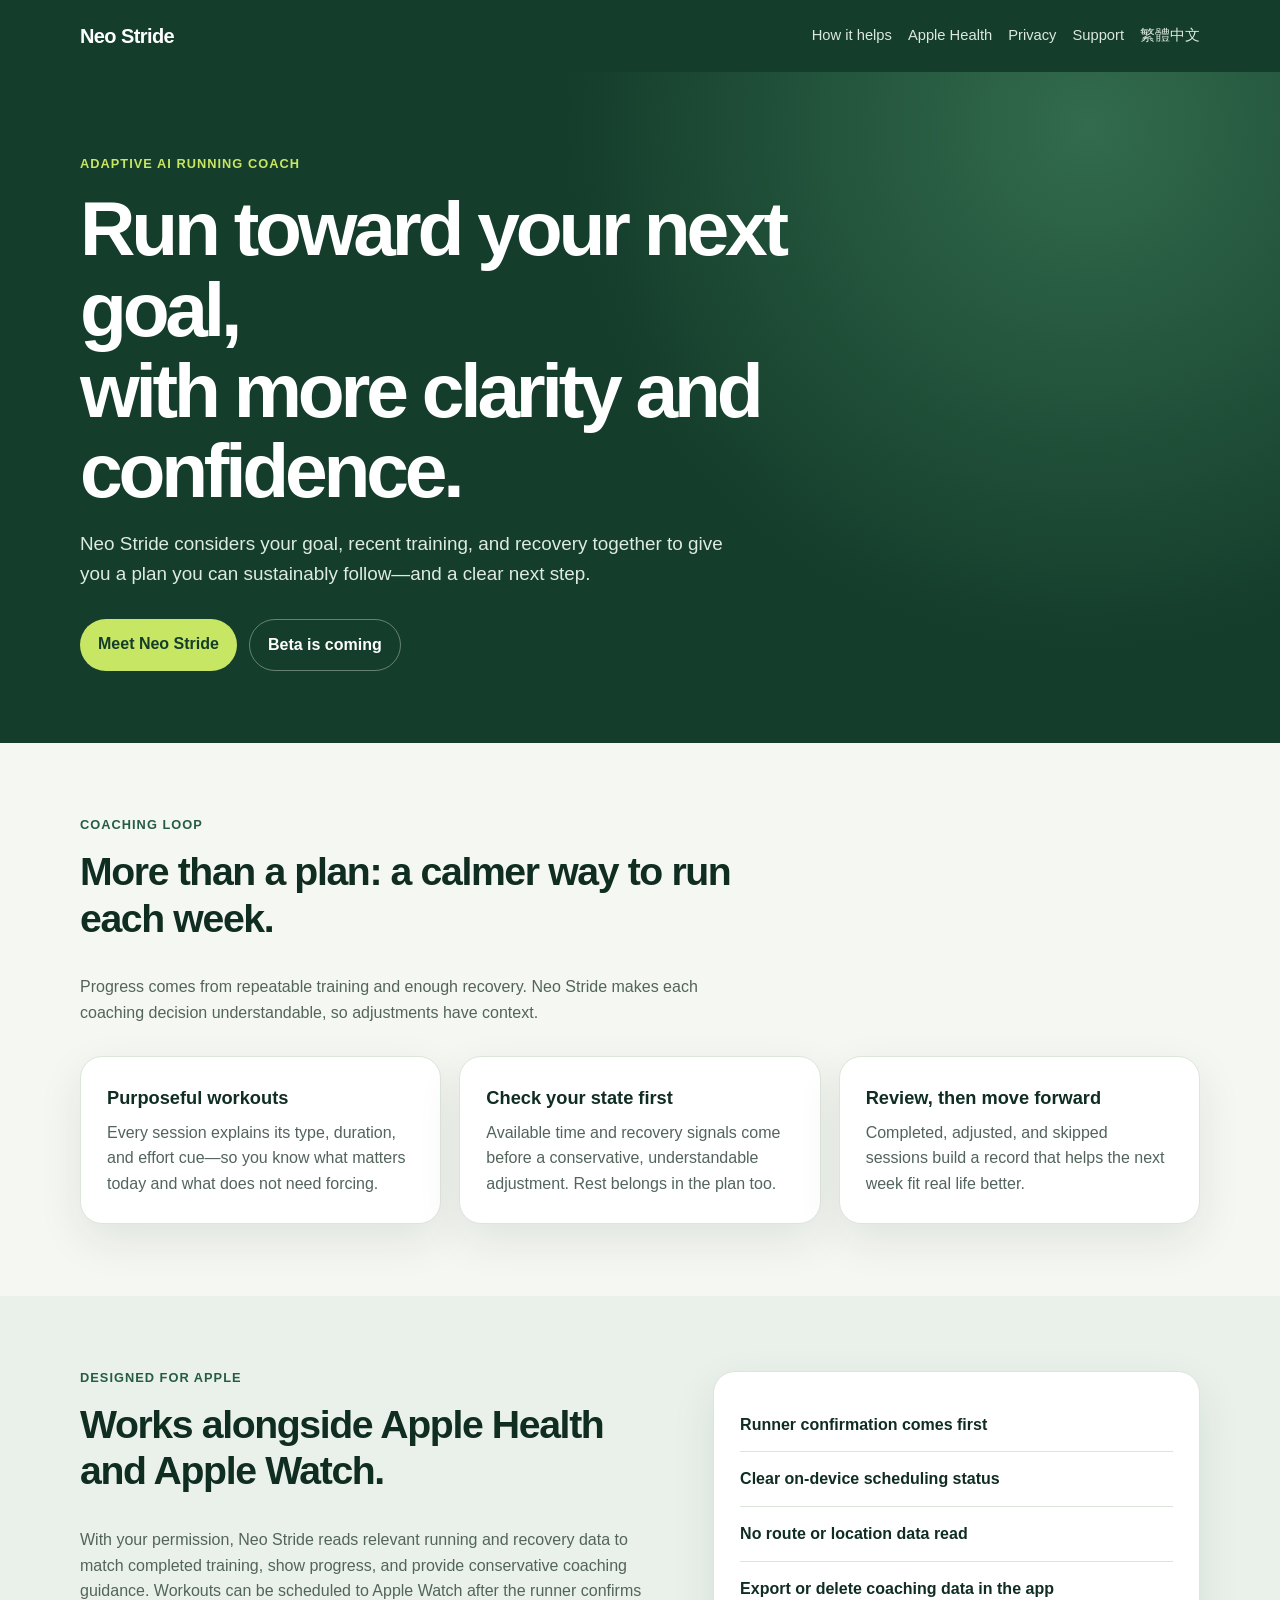
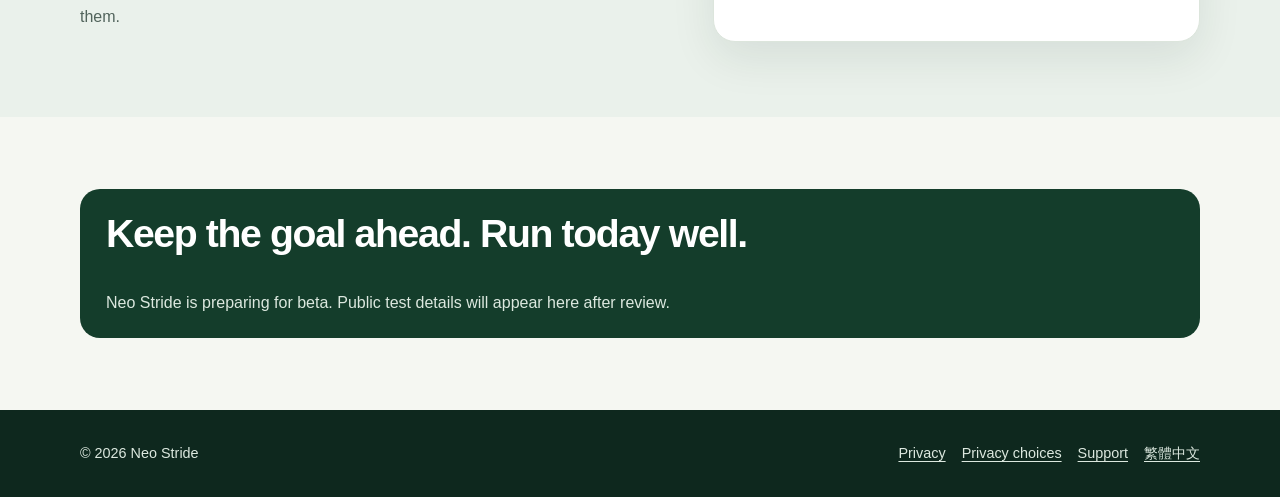
==== en/index.html @ 47d39ab4 "feat: add public Neo Stride site" ====
<!doctype html>
<html lang="en">
  <head>
    <meta charset="utf-8">
    <meta name="viewport" content="width=device-width, initial-scale=1">
    <meta name="description" content="Neo Stride is a recovery-first AI running coach for amateur runners.">
    <link rel="stylesheet" href="../assets/css/site.css">
    <link rel="alternate" hreflang="zh-Hant" href="../zh-Hant/">
    <link rel="alternate" hreflang="en" href="./">
    <title>Neo Stride — Run toward your next goal</title>
  </head>
  <body>
    <header class="site-header"><div class="shell nav"><a class="brand" href="./">Neo Stride</a><nav class="nav-links" aria-label="Main navigation"><a href="#how">How it helps</a><a href="#health">Apple Health</a><a href="privacy/">Privacy</a><a href="support/">Support</a><a href="../zh-Hant/" lang="zh-Hant">繁體中文</a></nav></div></header>
    <main>
      <section class="hero"><div class="shell"><p class="eyebrow">Adaptive AI running coach</p><h1>Run toward your next goal,<br>with more clarity and confidence.</h1><p class="lede">Neo Stride considers your goal, recent training, and recovery together to give you a plan you can sustainably follow—and a clear next step.</p><div class="actions"><a class="button" href="#how">Meet Neo Stride</a><a class="button secondary" href="support/">Beta is coming</a></div></div></section>
      <section class="section" id="how"><div class="shell"><div class="section-heading"><p class="eyebrow" style="color:#255d42">Coaching loop</p><h2>More than a plan: a calmer way to run each week.</h2><p>Progress comes from repeatable training and enough recovery. Neo Stride makes each coaching decision understandable, so adjustments have context.</p></div><div class="grid"><article class="card"><h3>Purposeful workouts</h3><p>Every session explains its type, duration, and effort cue—so you know what matters today and what does not need forcing.</p></article><article class="card"><h3>Check your state first</h3><p>Available time and recovery signals come before a conservative, understandable adjustment. Rest belongs in the plan too.</p></article><article class="card"><h3>Review, then move forward</h3><p>Completed, adjusted, and skipped sessions build a record that helps the next week fit real life better.</p></article></div></div></section>
      <section class="section soft" id="health"><div class="shell split"><div><p class="eyebrow" style="color:#255d42">Designed for Apple</p><h2>Works alongside Apple Health and Apple Watch.</h2><p class="muted">With your permission, Neo Stride reads relevant running and recovery data to match completed training, show progress, and provide conservative coaching guidance. Workouts can be scheduled to Apple Watch after the runner confirms them.</p></div><div class="card"><ul class="facts"><li>Runner confirmation comes first</li><li>Clear on-device scheduling status</li><li>No route or location data read</li><li>Export or delete coaching data in the app</li></ul></div></div></section>
      <section class="section"><div class="shell banner"><h2>Keep the goal ahead. Run today well.</h2><p>Neo Stride is preparing for beta. Public test details will appear here after review.</p></div></section>
    </main>
    <footer class="site-footer"><div class="shell footer-inner"><span>© 2026 Neo Stride</span><nav class="footer-links" aria-label="Footer navigation"><a href="privacy/">Privacy</a><a href="privacy-choices/">Privacy choices</a><a href="support/">Support</a><a href="../zh-Hant/" lang="zh-Hant">繁體中文</a></nav></div></footer>
  </body>
</html>
---- assets/css/site.css ----
:root {
  --ink: #102d22;
  --muted: #52645c;
  --forest: #143d2b;
  --forest-soft: #255d42;
  --lime: #c7e663;
  --paper: #f5f7f2;
  --card: #ffffff;
  --line: #dce5dc;
  --notice: #f8f0d8;
  --shadow: 0 16px 45px rgba(16, 45, 34, .09);
}

* { box-sizing: border-box; }
html { scroll-behavior: smooth; }
body {
  margin: 0;
  color: var(--ink);
  background: var(--paper);
  font-family: -apple-system, BlinkMacSystemFont, "SF Pro Text", "PingFang TC", "Noto Sans TC", "Segoe UI", sans-serif;
  line-height: 1.6;
}
a { color: inherit; text-underline-offset: .18em; }
.shell { width: min(1120px, calc(100% - 40px)); margin: 0 auto; }
.site-header { padding: 20px 0; background: var(--forest); color: #fff; }
.nav { display: flex; align-items: center; justify-content: space-between; gap: 20px; }
.brand { color: #fff; font-weight: 800; letter-spacing: -.03em; text-decoration: none; font-size: 1.25rem; }
.nav-links { display: flex; flex-wrap: wrap; align-items: center; gap: 16px; font-size: .92rem; }
.nav-links a { color: #dce8df; text-decoration: none; }
.nav-links a:hover, .nav-links a[aria-current="page"] { color: var(--lime); }
.hero { padding: 82px 0 72px; background: radial-gradient(circle at 85% 8%, #326b4d 0, var(--forest) 42%); color: #fff; }
.eyebrow { margin: 0 0 14px; color: var(--lime); font-weight: 750; letter-spacing: .08em; text-transform: uppercase; font-size: .8rem; }
h1, h2, h3, p { margin-top: 0; }
h1 { max-width: 820px; margin-bottom: 18px; font-size: clamp(2.5rem, 6vw, 4.9rem); line-height: 1.05; letter-spacing: -.055em; }
h2 { font-size: clamp(1.65rem, 3.2vw, 2.45rem); line-height: 1.18; letter-spacing: -.035em; }
h3 { margin-bottom: 8px; font-size: 1.14rem; }
.lede { max-width: 650px; margin-bottom: 30px; color: #deebe2; font-size: 1.18rem; }
.actions { display: flex; flex-wrap: wrap; gap: 12px; }
.button { display: inline-block; padding: 12px 18px; border-radius: 999px; background: var(--lime); color: var(--forest); font-weight: 800; text-decoration: none; }
.button.secondary { border: 1px solid rgba(255,255,255,.35); background: transparent; color: #fff; }
.section { padding: 72px 0; }
.section.soft { background: #eaf1eb; }
.section-heading { max-width: 680px; margin-bottom: 30px; }
.section-heading p, .muted { color: var(--muted); }
.grid { display: grid; grid-template-columns: repeat(3, 1fr); gap: 18px; }
.card { padding: 26px; border: 1px solid var(--line); border-radius: 22px; background: var(--card); box-shadow: var(--shadow); }
.card p { margin-bottom: 0; color: var(--muted); }
.split { display: grid; grid-template-columns: 1.1fr .9fr; gap: 38px; align-items: center; }
.facts { margin: 0; padding: 0; list-style: none; }
.facts li { padding: 14px 0; border-bottom: 1px solid var(--line); font-weight: 650; }
.facts li:last-child { border-bottom: 0; }
.banner { padding: 22px 26px; border-radius: 20px; background: var(--forest); color: #fff; }
.banner p { margin: 0; color: #dce8df; }
.page-hero { padding: 56px 0 40px; background: var(--forest); color: #fff; }
.page-hero h1 { max-width: 700px; font-size: clamp(2.3rem, 5vw, 4rem); }
.page-hero .lede { margin-bottom: 0; }
.prose { width: min(760px, 100%); }
.prose h2 { margin-top: 45px; }
.prose li { margin: 8px 0; }
.notice { padding: 22px; border-left: 5px solid #bd8c1d; border-radius: 12px; background: var(--notice); }
.site-footer { padding: 32px 0; background: #0e281e; color: #dce8df; font-size: .9rem; }
.footer-inner { display: flex; justify-content: space-between; flex-wrap: wrap; gap: 18px; }
.footer-links { display: flex; flex-wrap: wrap; gap: 16px; }
.footer-links a { color: #dce8df; }

@media (max-width: 760px) {
  .shell { width: min(100% - 32px, 1120px); }
  .nav { align-items: flex-start; flex-direction: column; }
  .hero { padding: 62px 0 54px; }
  .section { padding: 54px 0; }
  .grid, .split { grid-template-columns: 1fr; }
}
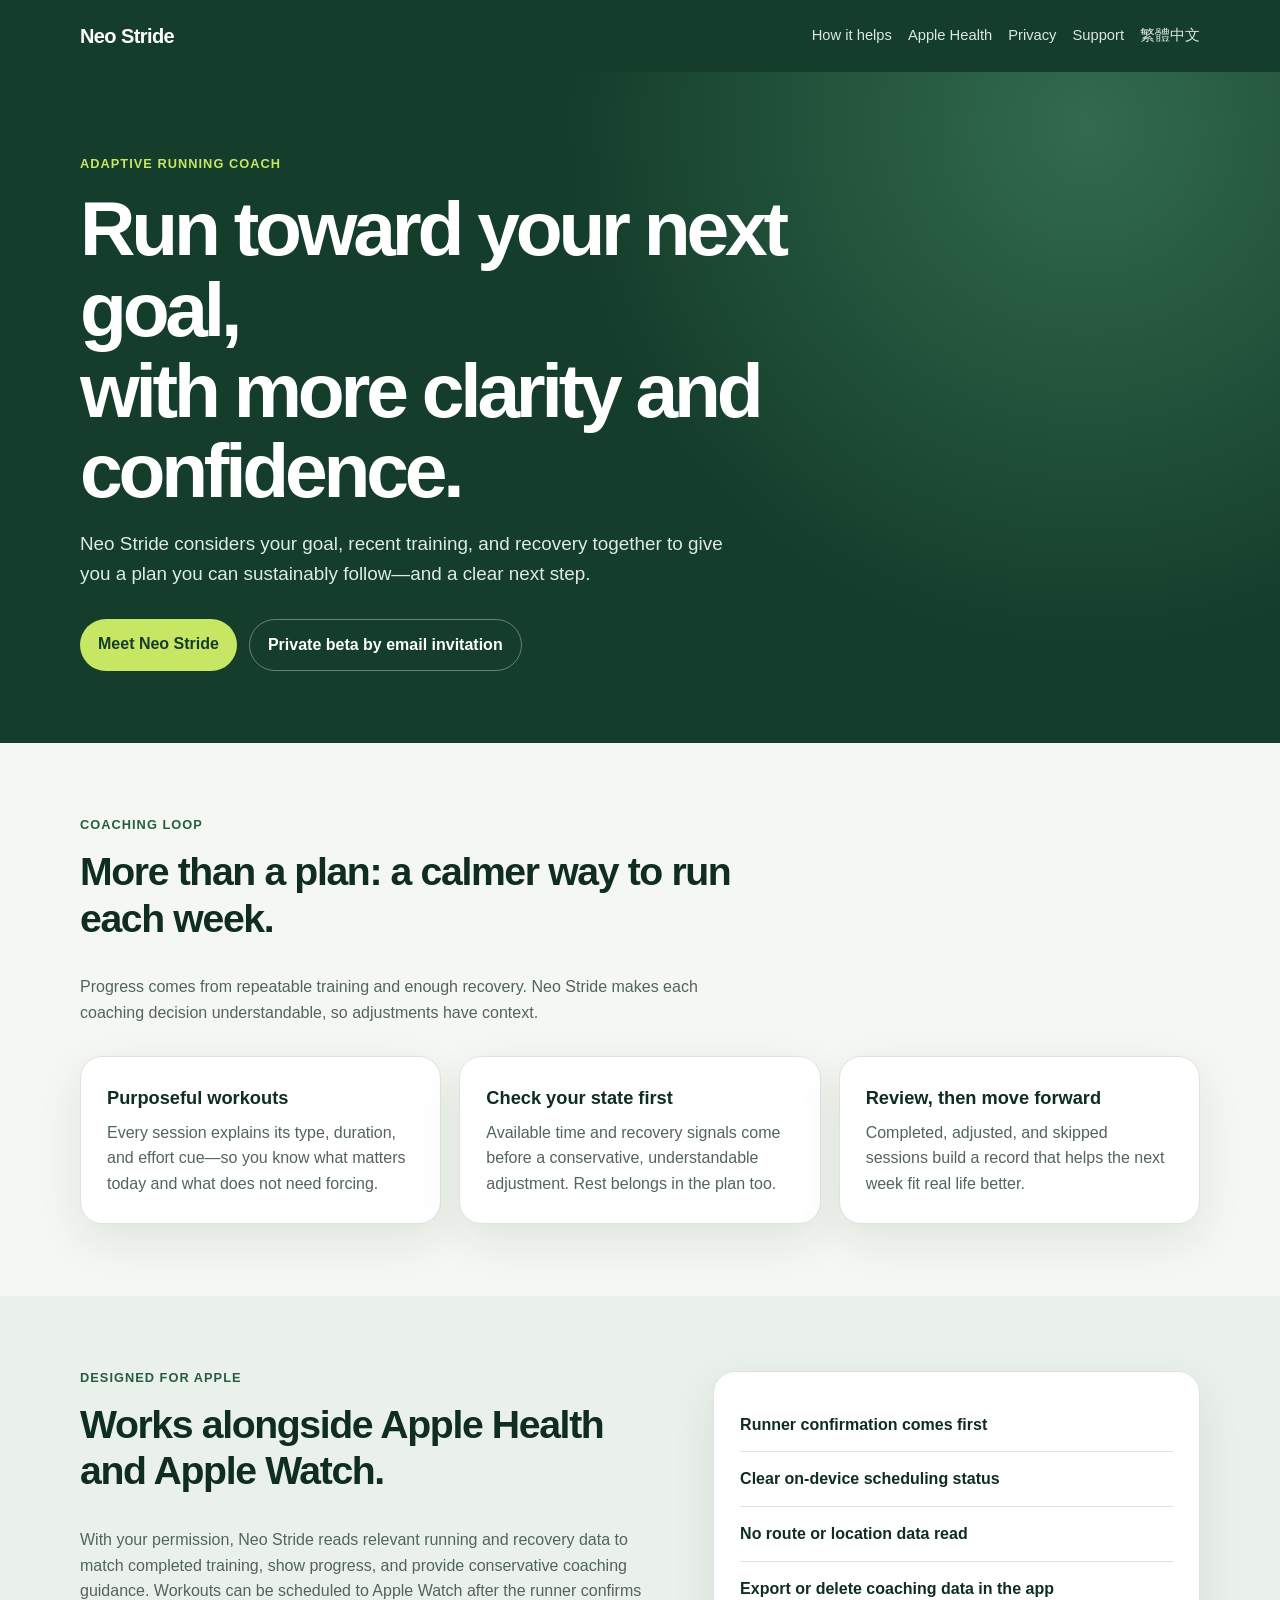
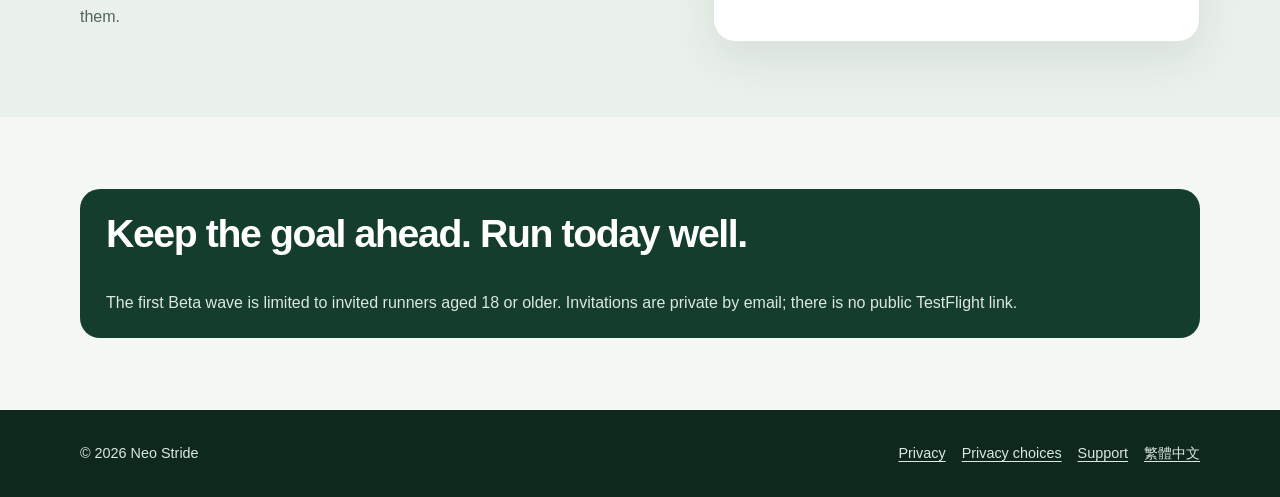
==== commit 7bf37da6: "feat: add reviewed beta privacy and support content" ====
--- a/en/index.html
+++ b/en/index.html
@@ -3,7 +3,7 @@
   <head>
     <meta charset="utf-8">
     <meta name="viewport" content="width=device-width, initial-scale=1">
-    <meta name="description" content="Neo Stride is a recovery-first AI running coach for amateur runners.">
+    <meta name="description" content="Neo Stride is a recovery-first adaptive running coach for amateur runners.">
     <link rel="stylesheet" href="../assets/css/site.css">
     <link rel="alternate" hreflang="zh-Hant" href="../zh-Hant/">
     <link rel="alternate" hreflang="en" href="./">
@@ -12,10 +12,10 @@
   <body>
     <header class="site-header"><div class="shell nav"><a class="brand" href="./">Neo Stride</a><nav class="nav-links" aria-label="Main navigation"><a href="#how">How it helps</a><a href="#health">Apple Health</a><a href="privacy/">Privacy</a><a href="support/">Support</a><a href="../zh-Hant/" lang="zh-Hant">繁體中文</a></nav></div></header>
     <main>
-      <section class="hero"><div class="shell"><p class="eyebrow">Adaptive AI running coach</p><h1>Run toward your next goal,<br>with more clarity and confidence.</h1><p class="lede">Neo Stride considers your goal, recent training, and recovery together to give you a plan you can sustainably follow—and a clear next step.</p><div class="actions"><a class="button" href="#how">Meet Neo Stride</a><a class="button secondary" href="support/">Beta is coming</a></div></div></section>
+      <section class="hero"><div class="shell"><p class="eyebrow">Adaptive running coach</p><h1>Run toward your next goal,<br>with more clarity and confidence.</h1><p class="lede">Neo Stride considers your goal, recent training, and recovery together to give you a plan you can sustainably follow—and a clear next step.</p><div class="actions"><a class="button" href="#how">Meet Neo Stride</a><a class="button secondary" href="support/">Private beta by email invitation</a></div></div></section>
       <section class="section" id="how"><div class="shell"><div class="section-heading"><p class="eyebrow" style="color:#255d42">Coaching loop</p><h2>More than a plan: a calmer way to run each week.</h2><p>Progress comes from repeatable training and enough recovery. Neo Stride makes each coaching decision understandable, so adjustments have context.</p></div><div class="grid"><article class="card"><h3>Purposeful workouts</h3><p>Every session explains its type, duration, and effort cue—so you know what matters today and what does not need forcing.</p></article><article class="card"><h3>Check your state first</h3><p>Available time and recovery signals come before a conservative, understandable adjustment. Rest belongs in the plan too.</p></article><article class="card"><h3>Review, then move forward</h3><p>Completed, adjusted, and skipped sessions build a record that helps the next week fit real life better.</p></article></div></div></section>
       <section class="section soft" id="health"><div class="shell split"><div><p class="eyebrow" style="color:#255d42">Designed for Apple</p><h2>Works alongside Apple Health and Apple Watch.</h2><p class="muted">With your permission, Neo Stride reads relevant running and recovery data to match completed training, show progress, and provide conservative coaching guidance. Workouts can be scheduled to Apple Watch after the runner confirms them.</p></div><div class="card"><ul class="facts"><li>Runner confirmation comes first</li><li>Clear on-device scheduling status</li><li>No route or location data read</li><li>Export or delete coaching data in the app</li></ul></div></div></section>
-      <section class="section"><div class="shell banner"><h2>Keep the goal ahead. Run today well.</h2><p>Neo Stride is preparing for beta. Public test details will appear here after review.</p></div></section>
+      <section class="section"><div class="shell banner"><h2>Keep the goal ahead. Run today well.</h2><p>The first Beta wave is limited to invited runners aged 18 or older. Invitations are private by email; there is no public TestFlight link.</p></div></section>
     </main>
     <footer class="site-footer"><div class="shell footer-inner"><span>© 2026 Neo Stride</span><nav class="footer-links" aria-label="Footer navigation"><a href="privacy/">Privacy</a><a href="privacy-choices/">Privacy choices</a><a href="support/">Support</a><a href="../zh-Hant/" lang="zh-Hant">繁體中文</a></nav></div></footer>
   </body>
